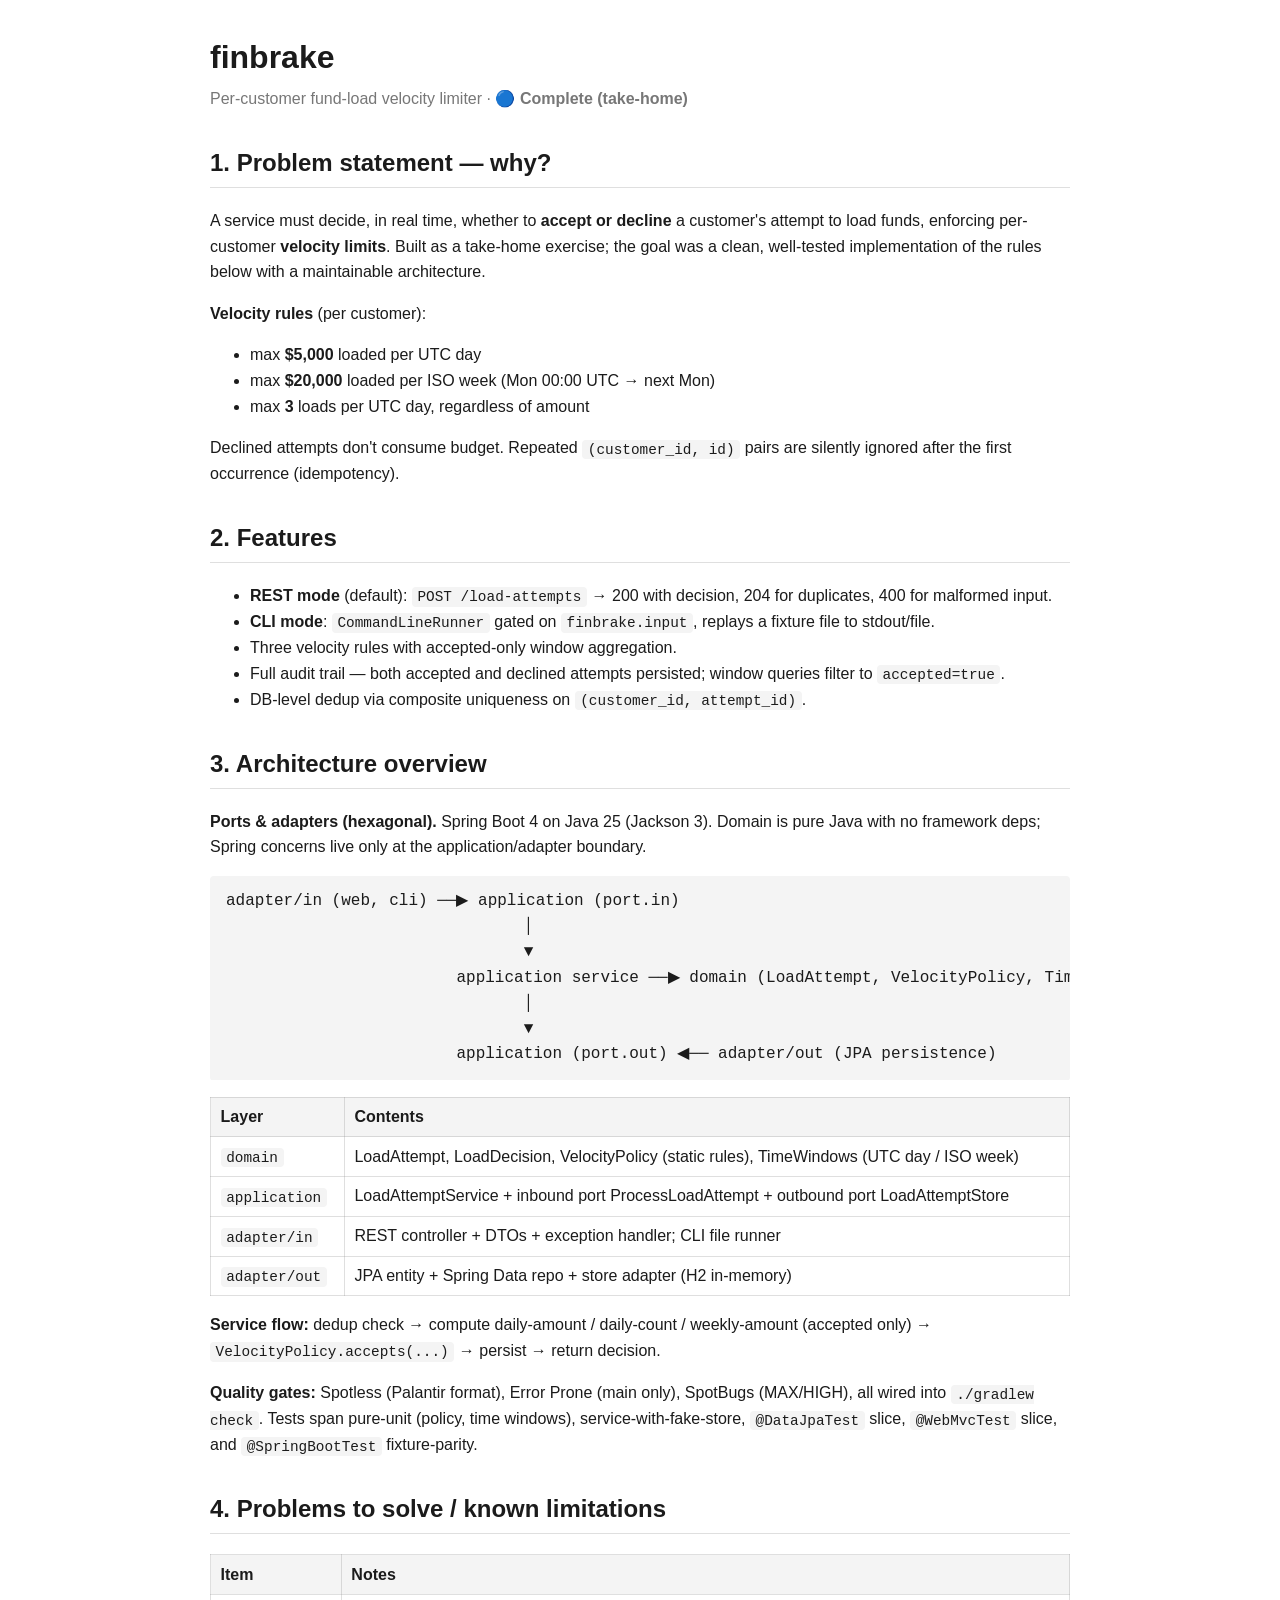
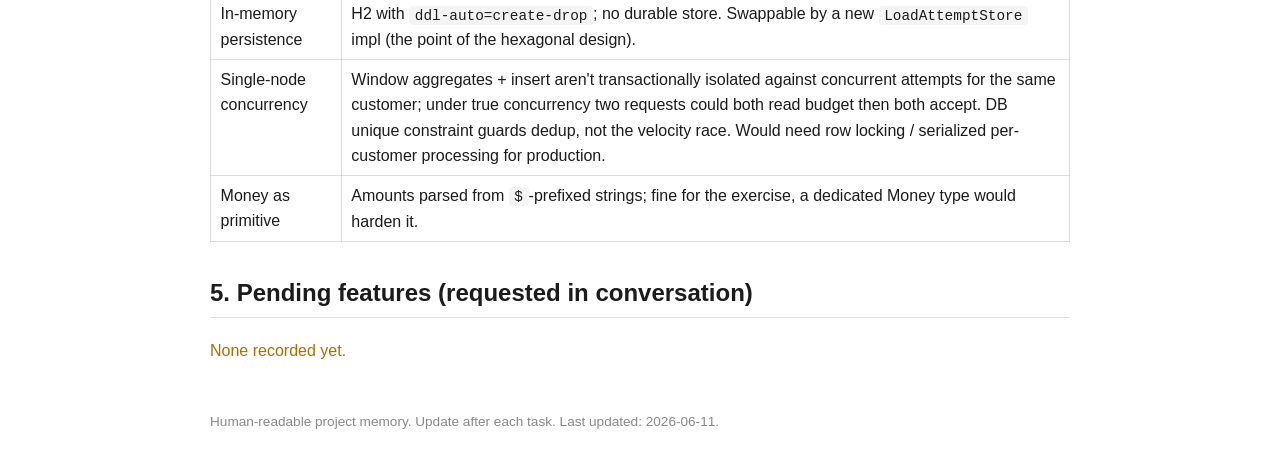
==== finbrake.html @ f6a0be0f "docs: add finbrake doc, bump iStorePull to v0.2.1" ====
<!DOCTYPE html>
<html lang="en">
<head>
<meta charset="utf-8">
<meta name="viewport" content="width=device-width, initial-scale=1">
<title>finbrake — project doc</title>
<style>
  :root { color-scheme: light dark; }
  body { font: 16px/1.6 -apple-system, BlinkMacSystemFont, "Segoe UI", Roboto, Helvetica, Arial, sans-serif;
         max-width: 860px; margin: 2rem auto; padding: 0 1.2rem; color: #1b1b1b; background: #fff; }
  @media (prefers-color-scheme: dark) { body { color: #e6e6e6; background: #1a1a1a; } code, pre { background: #2a2a2a; } th { background:#2a2a2a; } }
  h1 { font-size: 2rem; margin-bottom: 0; }
  .tagline { color: #777; margin-top: .2rem; }
  h2 { margin-top: 2rem; padding-bottom: .3rem; border-bottom: 1px solid #8884; }
  code, pre { background: #f4f4f4; border-radius: 4px; }
  code { padding: .1rem .35rem; font-size: .9em; }
  pre { padding: .8rem 1rem; overflow-x: auto; }
  table { border-collapse: collapse; width: 100%; margin: .5rem 0; }
  th, td { border: 1px solid #8884; padding: .4rem .6rem; text-align: left; vertical-align: top; }
  th { background: #f4f4f4; }
  .status { font-weight: 600; }
  .done { color: #2e7d32; } .pending { color: #b26a00; }
  ul { margin: .4rem 0; }
  footer { margin-top: 3rem; color: #888; font-size: .85rem; }
</style>
</head>
<body>

<h1>finbrake</h1>
<p class="tagline">Per-customer fund-load velocity limiter · <span class="status">🔵 Complete (take-home)</span></p>

<h2>1. Problem statement — why?</h2>
<p>
A service must decide, in real time, whether to <strong>accept or decline</strong> a customer's
attempt to load funds, enforcing per-customer <strong>velocity limits</strong>. Built as a
take-home exercise; the goal was a clean, well-tested implementation of the rules below with a
maintainable architecture.
</p>
<p><strong>Velocity rules</strong> (per customer):</p>
<ul>
  <li>max <strong>$5,000</strong> loaded per UTC day</li>
  <li>max <strong>$20,000</strong> loaded per ISO week (Mon 00:00 UTC → next Mon)</li>
  <li>max <strong>3</strong> loads per UTC day, regardless of amount</li>
</ul>
<p>Declined attempts don't consume budget. Repeated <code>(customer_id, id)</code> pairs are
silently ignored after the first occurrence (idempotency).</p>

<h2>2. Features</h2>
<ul>
  <li><strong>REST mode</strong> (default): <code>POST /load-attempts</code> → 200 with decision,
      204 for duplicates, 400 for malformed input.</li>
  <li><strong>CLI mode</strong>: <code>CommandLineRunner</code> gated on <code>finbrake.input</code>,
      replays a fixture file to stdout/file.</li>
  <li>Three velocity rules with accepted-only window aggregation.</li>
  <li>Full audit trail — both accepted and declined attempts persisted; window queries filter
      to <code>accepted=true</code>.</li>
  <li>DB-level dedup via composite uniqueness on <code>(customer_id, attempt_id)</code>.</li>
</ul>

<h2>3. Architecture overview</h2>
<p><strong>Ports &amp; adapters (hexagonal).</strong> Spring Boot 4 on Java 25 (Jackson 3).
Domain is pure Java with no framework deps; Spring concerns live only at the application/adapter
boundary.</p>
<pre>adapter/in (web, cli) ──▶ application (port.in)
                               │
                               ▼
                        application service ──▶ domain (LoadAttempt, VelocityPolicy, TimeWindows)
                               │
                               ▼
                        application (port.out) ◀── adapter/out (JPA persistence)</pre>
<table>
  <tr><th>Layer</th><th>Contents</th></tr>
  <tr><td><code>domain</code></td><td>LoadAttempt, LoadDecision, VelocityPolicy (static rules), TimeWindows (UTC day / ISO week)</td></tr>
  <tr><td><code>application</code></td><td>LoadAttemptService + inbound port ProcessLoadAttempt + outbound port LoadAttemptStore</td></tr>
  <tr><td><code>adapter/in</code></td><td>REST controller + DTOs + exception handler; CLI file runner</td></tr>
  <tr><td><code>adapter/out</code></td><td>JPA entity + Spring Data repo + store adapter (H2 in-memory)</td></tr>
</table>
<p><strong>Service flow:</strong> dedup check → compute daily-amount / daily-count / weekly-amount
(accepted only) → <code>VelocityPolicy.accepts(...)</code> → persist → return decision.</p>
<p><strong>Quality gates:</strong> Spotless (Palantir format), Error Prone (main only), SpotBugs
(MAX/HIGH), all wired into <code>./gradlew check</code>. Tests span pure-unit (policy, time
windows), service-with-fake-store, <code>@DataJpaTest</code> slice, <code>@WebMvcTest</code> slice,
and <code>@SpringBootTest</code> fixture-parity.</p>

<h2>4. Problems to solve / known limitations</h2>
<table>
  <tr><th>Item</th><th>Notes</th></tr>
  <tr><td>In-memory persistence</td><td>H2 with <code>ddl-auto=create-drop</code>; no durable store. Swappable by a new <code>LoadAttemptStore</code> impl (the point of the hexagonal design).</td></tr>
  <tr><td>Single-node concurrency</td><td>Window aggregates + insert aren't transactionally isolated against concurrent attempts for the same customer; under true concurrency two requests could both read budget then both accept. DB unique constraint guards dedup, not the velocity race. Would need row locking / serialized per-customer processing for production.</td></tr>
  <tr><td>Money as primitive</td><td>Amounts parsed from <code>$</code>-prefixed strings; fine for the exercise, a dedicated Money type would harden it.</td></tr>
</table>

<h2>5. Pending features (requested in conversation)</h2>
<p class="pending">None recorded yet.</p>

<footer>Human-readable project memory. Update after each task. Last updated: 2026-06-11.</footer>

</body>
</html>
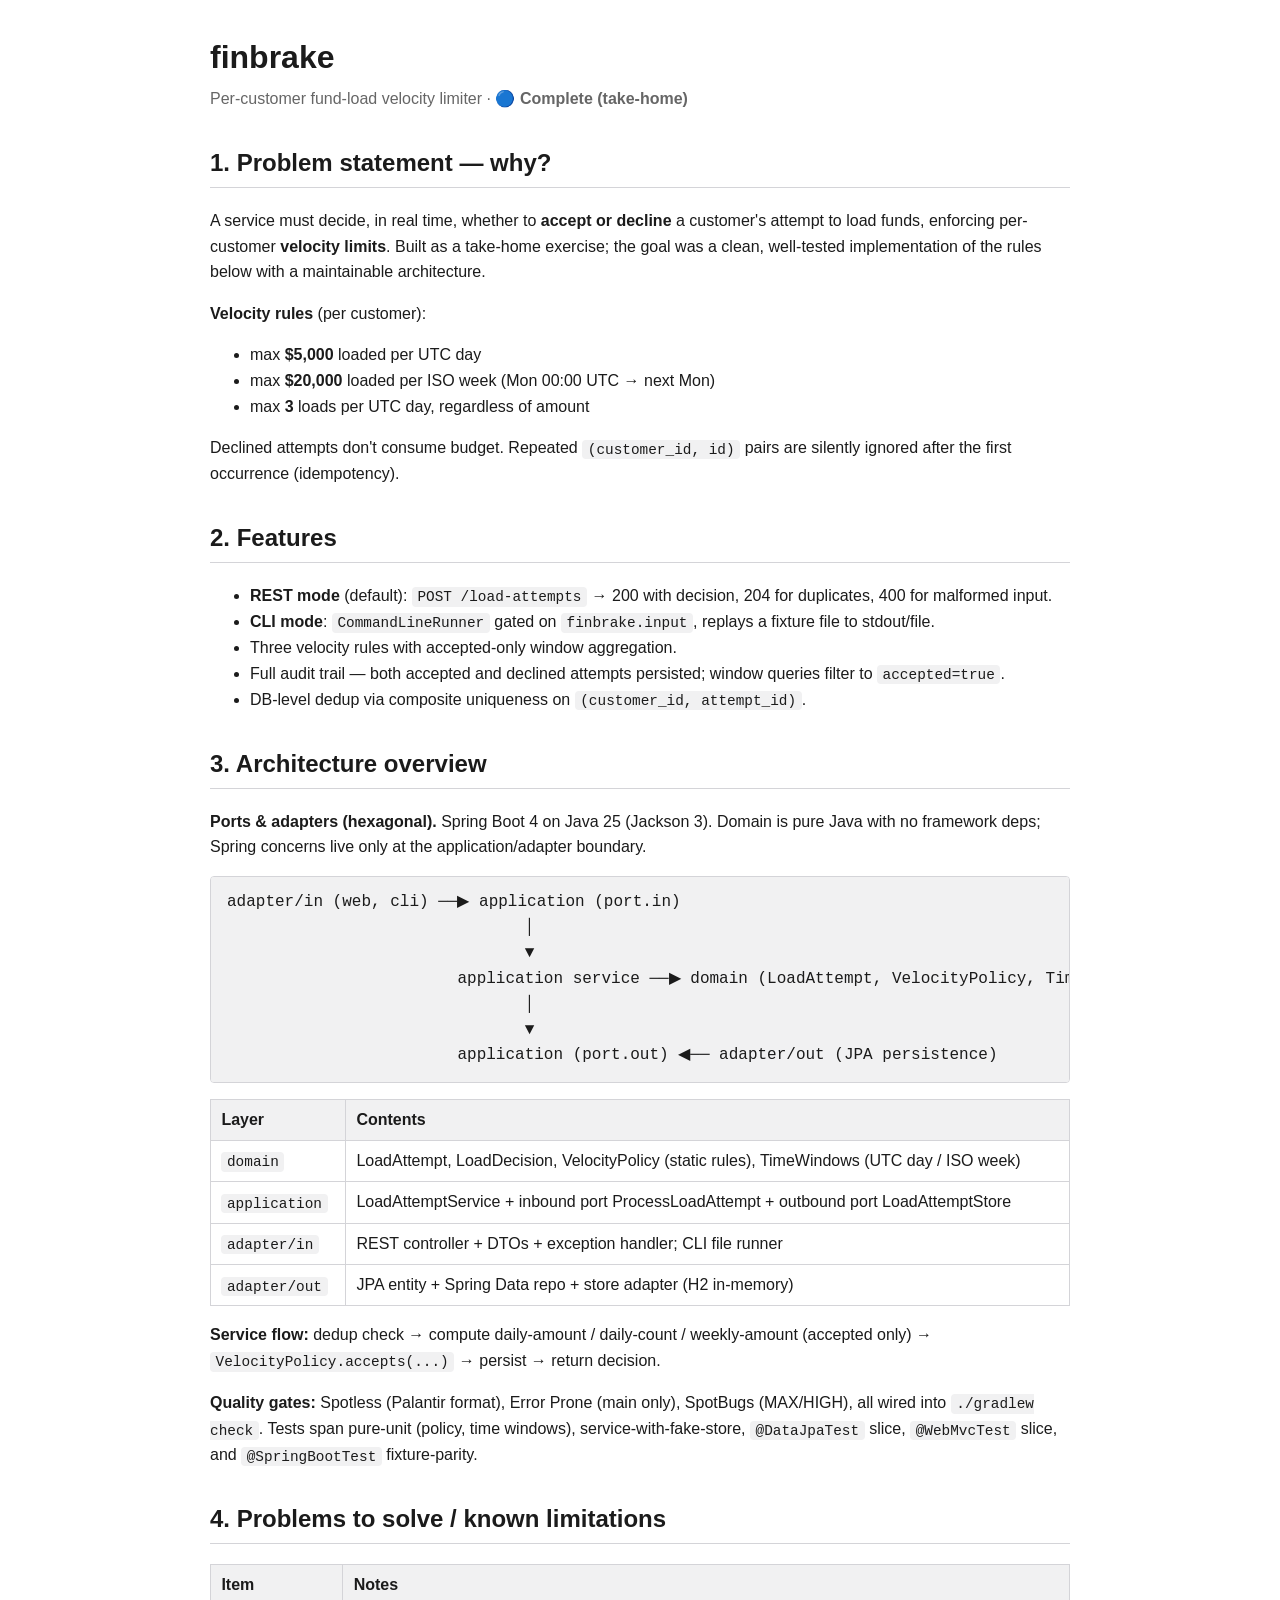
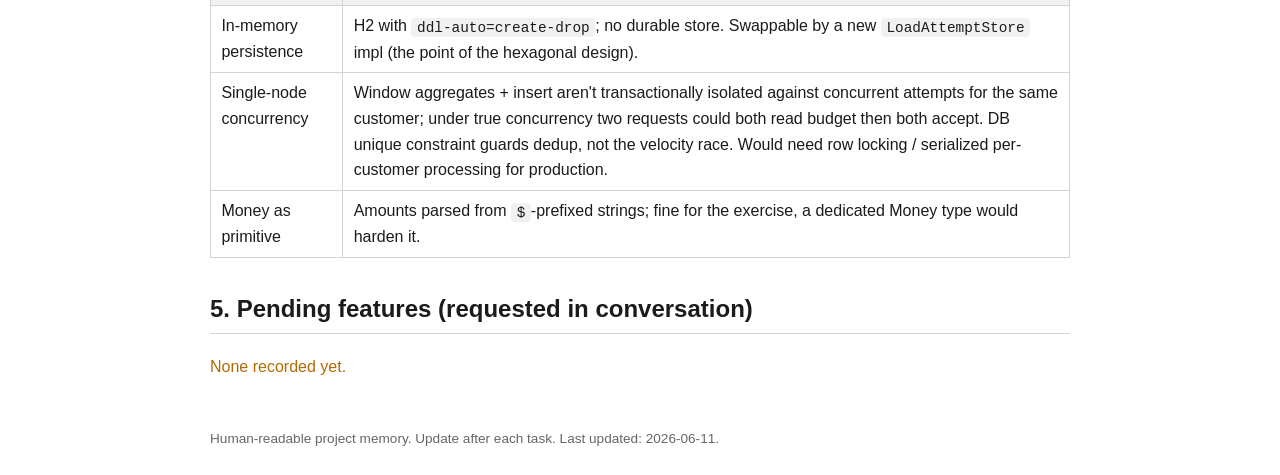
==== commit 8163f81d: "docs: shared stylesheet with proper dark-mode coverage" ====
--- a/finbrake.html
+++ b/finbrake.html
@@ -4,25 +4,7 @@
 <meta charset="utf-8">
 <meta name="viewport" content="width=device-width, initial-scale=1">
 <title>finbrake — project doc</title>
-<style>
-  :root { color-scheme: light dark; }
-  body { font: 16px/1.6 -apple-system, BlinkMacSystemFont, "Segoe UI", Roboto, Helvetica, Arial, sans-serif;
-         max-width: 860px; margin: 2rem auto; padding: 0 1.2rem; color: #1b1b1b; background: #fff; }
-  @media (prefers-color-scheme: dark) { body { color: #e6e6e6; background: #1a1a1a; } code, pre { background: #2a2a2a; } th { background:#2a2a2a; } }
-  h1 { font-size: 2rem; margin-bottom: 0; }
-  .tagline { color: #777; margin-top: .2rem; }
-  h2 { margin-top: 2rem; padding-bottom: .3rem; border-bottom: 1px solid #8884; }
-  code, pre { background: #f4f4f4; border-radius: 4px; }
-  code { padding: .1rem .35rem; font-size: .9em; }
-  pre { padding: .8rem 1rem; overflow-x: auto; }
-  table { border-collapse: collapse; width: 100%; margin: .5rem 0; }
-  th, td { border: 1px solid #8884; padding: .4rem .6rem; text-align: left; vertical-align: top; }
-  th { background: #f4f4f4; }
-  .status { font-weight: 600; }
-  .done { color: #2e7d32; } .pending { color: #b26a00; }
-  ul { margin: .4rem 0; }
-  footer { margin-top: 3rem; color: #888; font-size: .85rem; }
-</style>
+<link rel="stylesheet" href="style.css">
 </head>
 <body>
 
--- a/style.css
+++ b/style.css
@@ -0,0 +1,65 @@
+:root {
+  color-scheme: light dark;
+  --bg: #ffffff;
+  --fg: #1b1b1b;
+  --muted: #666666;
+  --surface: #f1f1f2;
+  --border: #d4d4d8;
+  --link: #1565c0;
+  --done: #2e7d32;
+  --pending: #b26a00;
+  --blocked: #c62828;
+}
+
+@media (prefers-color-scheme: dark) {
+  :root {
+    --bg: #1a1a1a;
+    --fg: #e6e6e6;
+    --muted: #9aa0a6;
+    --surface: #2a2a2c;
+    --border: #3a3a3d;
+    --link: #6ab0ff;
+    --done: #7bd88f;
+    --pending: #e0a458;
+    --blocked: #ef6b6b;
+  }
+}
+
+body {
+  font: 16px/1.6 -apple-system, BlinkMacSystemFont, "Segoe UI", Roboto, Helvetica, Arial, sans-serif;
+  max-width: 860px;
+  margin: 2rem auto;
+  padding: 0 1.2rem;
+  color: var(--fg);
+  background: var(--bg);
+}
+
+h1 { font-size: 2rem; margin-bottom: 0; }
+h2 { margin-top: 2rem; padding-bottom: .3rem; border-bottom: 1px solid var(--border); }
+
+.tagline { color: var(--muted); margin-top: .2rem; }
+.desc { color: var(--muted); font-size: .9em; }
+
+code, pre {
+  background: var(--surface);
+  color: var(--fg);
+  border-radius: 4px;
+}
+code { padding: .1rem .35rem; font-size: .9em; }
+pre { padding: .8rem 1rem; overflow-x: auto; border: 1px solid var(--border); }
+
+table { border-collapse: collapse; width: 100%; margin: .5rem 0; }
+th, td { border: 1px solid var(--border); padding: .45rem .65rem; text-align: left; vertical-align: top; }
+th { background: var(--surface); }
+
+a { color: var(--link); text-decoration: none; }
+a:hover { text-decoration: underline; }
+
+ul { margin: .4rem 0; }
+
+.status { font-weight: 600; }
+.done { color: var(--done); }
+.pending { color: var(--pending); }
+.blocked { color: var(--blocked); }
+
+footer { margin-top: 3rem; color: var(--muted); font-size: .85rem; }
